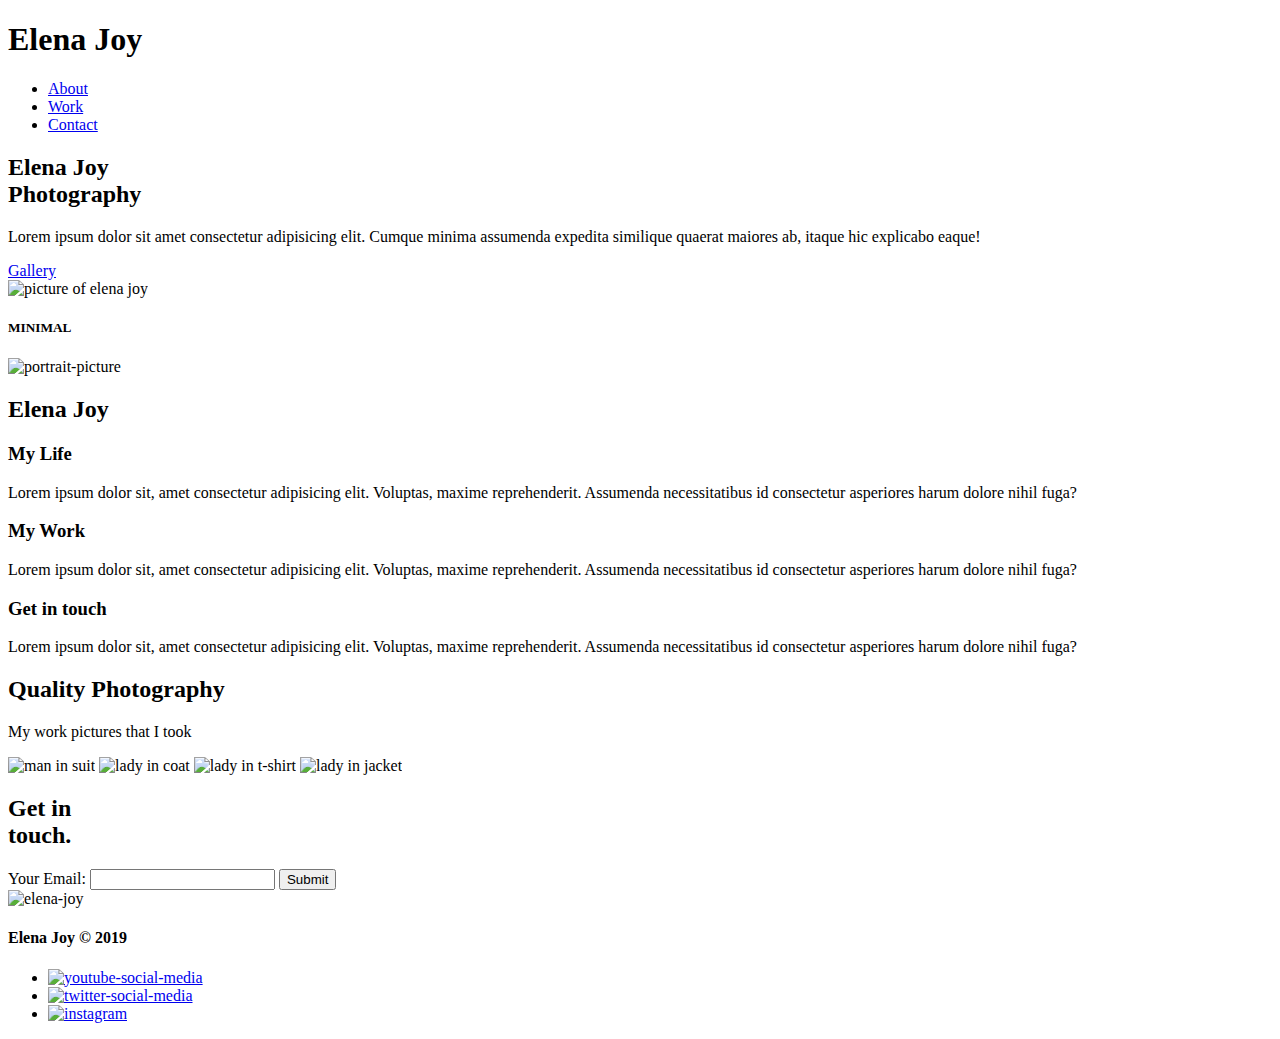
==== index.html @ ac78e559 "finished the second website" ====
<!DOCTYPE html>
<html lang="en">
  <head>
    <meta charset="UTF-8" />
    <meta name="viewport" content="width=device-width, initial-scale=1.0" />
    <meta http-equiv="X-UA-Compatible" content="ie=edge" />
    <meta
      name="description"
      content="Professional Photographer available for weddings and special events."
    />
    <meta name="robots" content="index,follow" />
    <link rel="stylesheet" href="./style.css" />
    <title>Elena Joy | Photographer</title>
  </head>
  <body>
    <header class="main-head">
      <nav>
        <h1 id="logo">Elena Joy</h1>
        <ul class="nav-links">
          <li><a href="#about">About</a></li>
          <li><a href="#work">Work</a></li>
          <li><a href="#contact">Contact</a></li>
        </ul>
        <div class="burger">
          <span class="line1"></span>
          <span class="line2"></span>
          <span class="line3"></span>
        </div>
      </nav>
    </header>
    <main>
      <section class="hero">
        <div class="hero-introduction flex">
          <h2>
            Elena Joy <br />
            Photography
          </h2>
          <p>
            Lorem ipsum dolor sit amet consectetur adipisicing elit. Cumque
            minima assumenda expedita similique quaerat maiores ab, itaque hic
            explicabo eaque!
          </p>
          <a href="#gallery">Gallery</a>
        </div>
        <div class="hero-images">
          <img
            class="hero-elena"
            src="./img/elena-joy.png"
            alt="picture of elena joy"
          />
          <img src="./img/plant1.png" alt="" class="plant1 plant" />
          <img src="./img/plant2.png" alt="" class="plant2 plant" />
        </div>
      </section>
      <section class="about" id="about">
        <div class="about-image">
          <h5>MINIMAL</h5>
          <img src="./img/about-image.png" alt="portrait-picture" />
        </div>
        <div class="about-text flex" id="work">
          <h2>Elena Joy</h2>
          <div class="about-life">
            <h3>My Life</h3>
            <p>
              Lorem ipsum dolor sit, amet consectetur adipisicing elit.
              Voluptas, maxime reprehenderit. Assumenda necessitatibus id
              consectetur asperiores harum dolore nihil fuga?
            </p>
          </div>
          <div class="about-work">
            <h3>My Work</h3>
            <p>
              Lorem ipsum dolor sit, amet consectetur adipisicing elit.
              Voluptas, maxime reprehenderit. Assumenda necessitatibus id
              consectetur asperiores harum dolore nihil fuga?
            </p>
          </div>
          <div class="about-contact">
            <h3>Get in touch</h3>
            <p>
              Lorem ipsum dolor sit, amet consectetur adipisicing elit.
              Voluptas, maxime reprehenderit. Assumenda necessitatibus id
              consectetur asperiores harum dolore nihil fuga?
            </p>
          </div>
        </div>
      </section>
      <div class="gallery" id="gallery">
        <header class="gallery-head">
          <h2>Quality Photography</h2>
          <p>My work pictures that I took</p>
        </header>
        <img class="gallery1" src="./img/gallery-1.jpg" alt="man in suit" />
        <img class="gallery2" src="./img/gallery-2.jpg" alt="lady in coat" />
        <img class="gallery3" src="./img/gallery-3.jpg" alt="lady in t-shirt" />
        <img class="gallery4" src="./img/gallery-4.jpg" alt="lady in jacket" />
      </div>
      <section class="contact" id="contact">
        <div class="form-wrapper flex">
          <h2>
            Get in <br />
            <span> touch.</span>
          </h2>
          <form>
            <label for="email">Your Email:</label>
            <input type="email" id="email" required />
            <button type="submit">Submit</button>
          </form>
        </div>
        <img src="./img/contact-image.jpg" alt="elena-joy" />
      </section>
    </main>
    <footer>
      <h4>Elena Joy &copy; 2019</h4>
      <ul>
        <li>
          <a href="#"
            ><img src="./img/youtube-symbol 1.svg" alt="youtube-social-media"
          /></a>
        </li>
        <li>
          <a href="#"
            ><img src="./img/twitter 1.svg" alt="twitter-social-media"
          /></a>
        </li>
        <li>
          <a href="#"><img src="./img/instagram 1.svg" alt="instagram"/></a>
        </li>
      </ul>
    </footer>

    <script src="app.js"></script>
  </body>
</html>
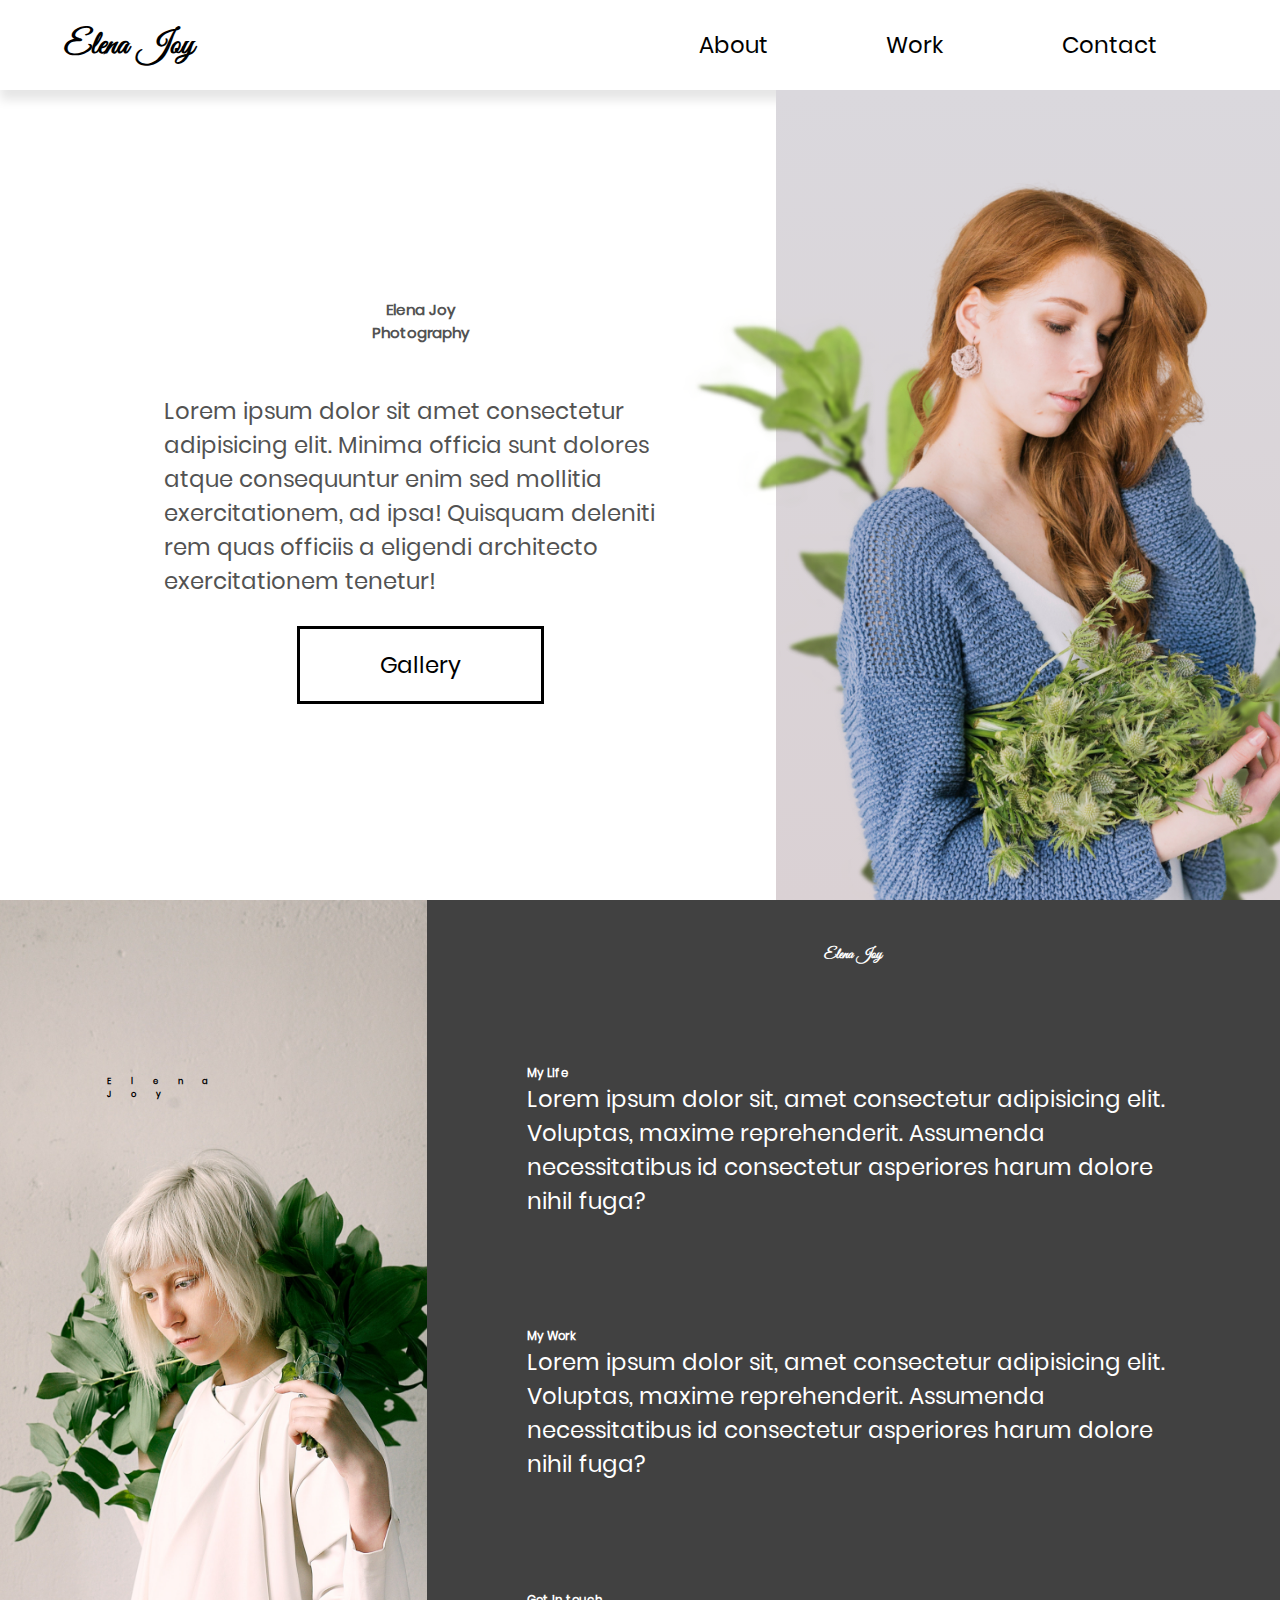
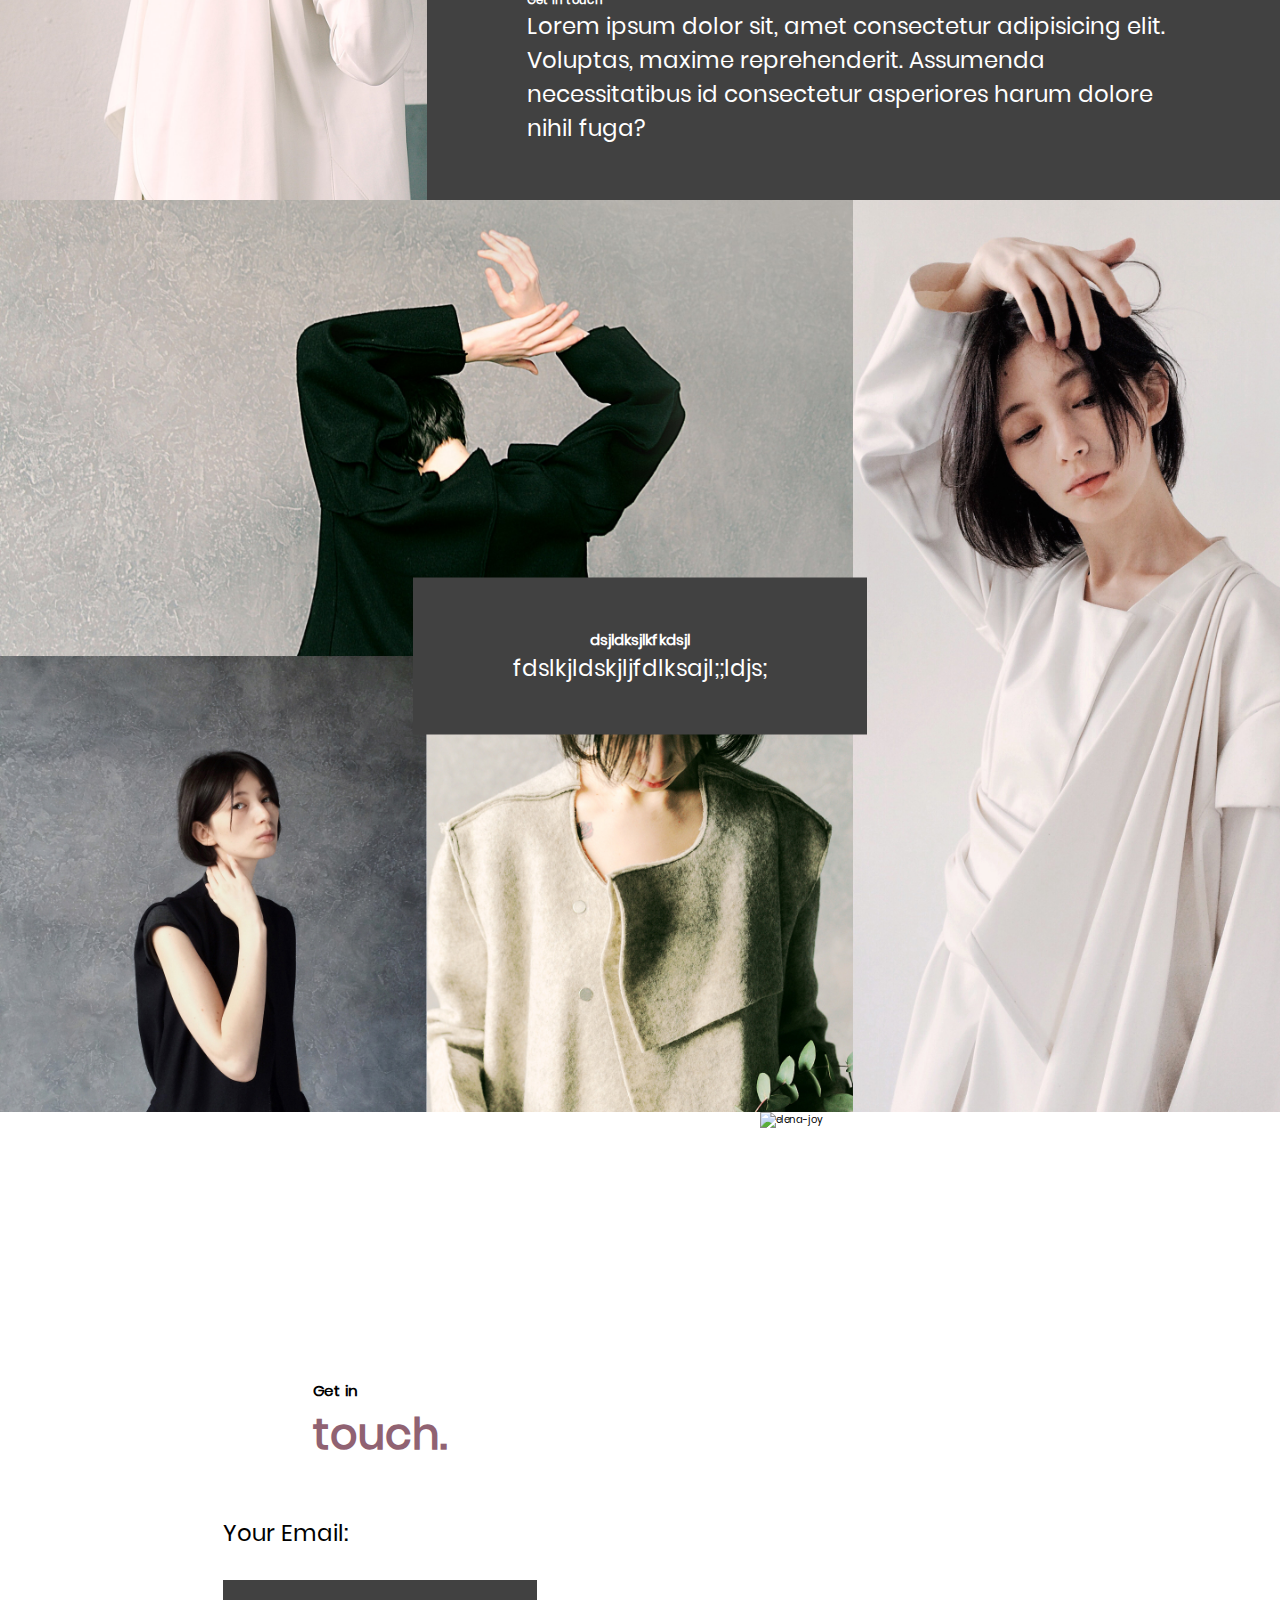
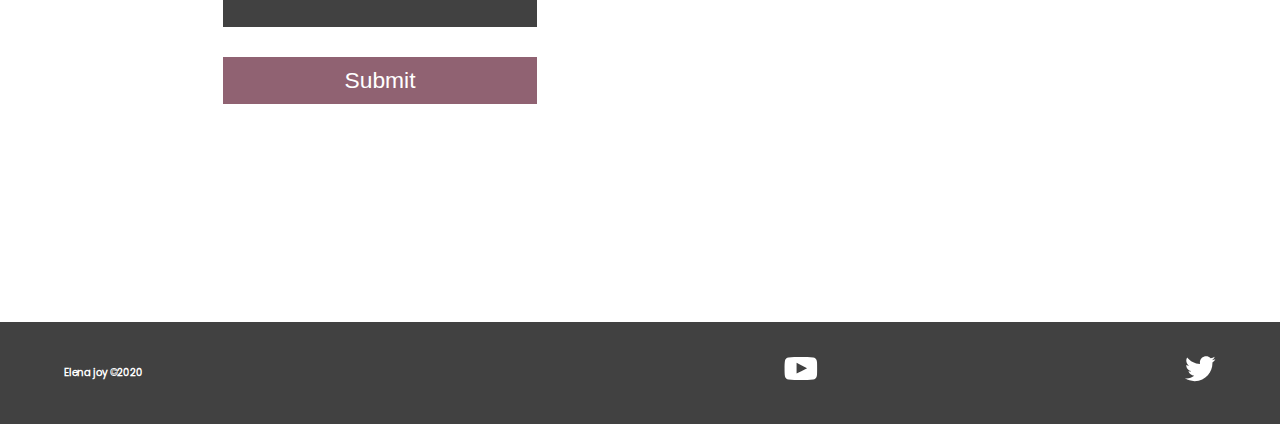
==== commit 08aa82b6: "did more web dev practice" ====
--- a/index.html
+++ b/index.html
@@ -1,134 +1,167 @@
 <!DOCTYPE html>
 <html lang="en">
-  <head>
-    <meta charset="UTF-8" />
-    <meta name="viewport" content="width=device-width, initial-scale=1.0" />
-    <meta http-equiv="X-UA-Compatible" content="ie=edge" />
-    <meta
-      name="description"
-      content="Professional Photographer available for weddings and special events."
-    />
-    <meta name="robots" content="index,follow" />
-    <link rel="stylesheet" href="./style.css" />
-    <title>Elena Joy | Photographer</title>
-  </head>
-  <body>
-    <header class="main-head">
-      <nav>
-        <h1 id="logo">Elena Joy</h1>
-        <ul class="nav-links">
-          <li><a href="#about">About</a></li>
-          <li><a href="#work">Work</a></li>
-          <li><a href="#contact">Contact</a></li>
-        </ul>
-        <div class="burger">
-          <span class="line1"></span>
-          <span class="line2"></span>
-          <span class="line3"></span>
-        </div>
-      </nav>
-    </header>
-    <main>
-      <section class="hero">
-        <div class="hero-introduction flex">
-          <h2>
-            Elena Joy <br />
-            Photography
-          </h2>
-          <p>
-            Lorem ipsum dolor sit amet consectetur adipisicing elit. Cumque
-            minima assumenda expedita similique quaerat maiores ab, itaque hic
-            explicabo eaque!
-          </p>
-          <a href="#gallery">Gallery</a>
-        </div>
-        <div class="hero-images">
-          <img
-            class="hero-elena"
-            src="./img/elena-joy.png"
-            alt="picture of elena joy"
-          />
-          <img src="./img/plant1.png" alt="" class="plant1 plant" />
-          <img src="./img/plant2.png" alt="" class="plant2 plant" />
-        </div>
-      </section>
-      <section class="about" id="about">
-        <div class="about-image">
-          <h5>MINIMAL</h5>
-          <img src="./img/about-image.png" alt="portrait-picture" />
-        </div>
-        <div class="about-text flex" id="work">
-          <h2>Elena Joy</h2>
-          <div class="about-life">
-            <h3>My Life</h3>
-            <p>
-              Lorem ipsum dolor sit, amet consectetur adipisicing elit.
-              Voluptas, maxime reprehenderit. Assumenda necessitatibus id
-              consectetur asperiores harum dolore nihil fuga?
-            </p>
-          </div>
-          <div class="about-work">
-            <h3>My Work</h3>
-            <p>
-              Lorem ipsum dolor sit, amet consectetur adipisicing elit.
-              Voluptas, maxime reprehenderit. Assumenda necessitatibus id
-              consectetur asperiores harum dolore nihil fuga?
-            </p>
-          </div>
-          <div class="about-contact">
-            <h3>Get in touch</h3>
-            <p>
-              Lorem ipsum dolor sit, amet consectetur adipisicing elit.
-              Voluptas, maxime reprehenderit. Assumenda necessitatibus id
-              consectetur asperiores harum dolore nihil fuga?
-            </p>
-          </div>
-        </div>
-      </section>
-      <div class="gallery" id="gallery">
-        <header class="gallery-head">
-          <h2>Quality Photography</h2>
-          <p>My work pictures that I took</p>
+    <head>
+        <meta charset="UTF-8" />
+        <meta name="viewport" content="width=device-width, initial-scale=1.0" />
+        <meta
+            name="description"
+            content="
+    Professional photographer avaliable for special events"
+        />
+        <meta name="robots" content="index, follow" />
+        <link rel="stylesheet" href="/CssGrid/style.css" />
+        <link rel="icon" href="/Travelly/icon/send.svg" />
+
+        <title>photo | photographer</title>
+    </head>
+    <body>
+        <header class="main-head">
+            <nav>
+                <h1 id="logo">Elena Joy</h1>
+                <ul class="nav-links">
+                    <li><a href="#about">About</a></li>
+                    <li><a href="#work">Work</a></li>
+                    <li><a href="#contact">Contact</a></li>
+                </ul>
+            </nav>
         </header>
-        <img class="gallery1" src="./img/gallery-1.jpg" alt="man in suit" />
-        <img class="gallery2" src="./img/gallery-2.jpg" alt="lady in coat" />
-        <img class="gallery3" src="./img/gallery-3.jpg" alt="lady in t-shirt" />
-        <img class="gallery4" src="./img/gallery-4.jpg" alt="lady in jacket" />
-      </div>
-      <section class="contact" id="contact">
-        <div class="form-wrapper flex">
-          <h2>
-            Get in <br />
-            <span> touch.</span>
-          </h2>
-          <form>
-            <label for="email">Your Email:</label>
-            <input type="email" id="email" required />
-            <button type="submit">Submit</button>
-          </form>
-        </div>
-        <img src="./img/contact-image.jpg" alt="elena-joy" />
-      </section>
-    </main>
-    <footer>
-      <h4>Elena Joy &copy; 2019</h4>
-      <ul>
-        <li>
-          <a href="#"
-            ><img src="./img/youtube-symbol 1.svg" alt="youtube-social-media"
-          /></a>
-        </li>
-        <li>
-          <a href="#"
-            ><img src="./img/twitter 1.svg" alt="twitter-social-media"
-          /></a>
-        </li>
-        <li>
-          <a href="#"><img src="./img/instagram 1.svg" alt="instagram"/></a>
-        </li>
-      </ul>
-    </footer>
+        <main>
+            <section class="hero">
+                <div class="hero-introduction flex">
+                    <h2>
+                        Elena Joy<br />
+                        Photography
+                    </h2>
+                    <p>
+                        Lorem ipsum dolor sit amet consectetur adipisicing elit.
+                        Minima officia sunt dolores atque consequuntur enim sed
+                        mollitia exercitationem, ad ipsa! Quisquam deleniti rem
+                        quas officiis a eligendi architecto exercitationem
+                        tenetur!
+                    </p>
+                    <div class="link">
+                        <a href="#gallery">Gallery</a>
+                    </div>
+                </div>
+                <div class="hero-images">
+                    <img
+                        class="hero-elena"
+                        src="/CssGrid/img/elena-joy.png"
+                        alt="pic"
+                    />
 
-    <script src="app.js"></script>
-  </body>
+                    <img
+                        src="/CssGrid/img/plant1.png"
+                        alt=""
+                        class="plant1 plant"
+                    />
+                    <img
+                        src="/CssGrid/img/plant2.png"
+                        alt=""
+                        class="plant2 plant"
+                    />
+                </div>
+            </section>
+            <section class="about">
+                <div class="about-image">
+                    <h5>Elena Joy</h5>
+                    <img
+                        src="/CssGrid/img/about-image.png"
+                        alt="portrait pic"
+                    />
+                </div>
+                <div class="about-text flex" id="work">
+                    <h2>Elena Joy</h2>
+                    <div class="about-life">
+                        <h3>My Life</h3>
+                        <p>
+                            Lorem ipsum dolor sit, amet consectetur adipisicing
+                            elit. Voluptas, maxime reprehenderit. Assumenda
+                            necessitatibus id consectetur asperiores harum
+                            dolore nihil fuga?
+                        </p>
+                    </div>
+                    <div class="about-work">
+                        <h3>My Work</h3>
+                        <p>
+                            Lorem ipsum dolor sit, amet consectetur adipisicing
+                            elit. Voluptas, maxime reprehenderit. Assumenda
+                            necessitatibus id consectetur asperiores harum
+                            dolore nihil fuga?
+                        </p>
+                    </div>
+                    <div class="about-contact">
+                        <h3>Get in touch</h3>
+                        <p>
+                            Lorem ipsum dolor sit, amet consectetur adipisicing
+                            elit. Voluptas, maxime reprehenderit. Assumenda
+                            necessitatibus id consectetur asperiores harum
+                            dolore nihil fuga?
+                        </p>
+                    </div>
+                </div>
+            </section>
+
+            <div class="gallery">
+                <header class="gallery-head">
+                    <h2>dsjldksjlkfkdsjl</h2>
+                    <p>fdslkjldskjljfdlksajl;;ldjs;</p>
+                </header>
+                <img
+                    src="/CssGrid/img/gallery-1.jpg"
+                    class="gallery1"
+                    alt="man in suit"
+                />
+                <img
+                    src="/CssGrid/img/gallery-2.jpg"
+                    class="gallery2"
+                    alt="lady in coat"
+                />
+                <img
+                    src="/CssGrid/img/gallery-3.jpg"
+                    class="gallery3"
+                    alt="some bs"
+                />
+                <img
+                    src="/CssGrid/img/gallery-4.jpg"
+                    class="gallery4"
+                    alt="i don't know"
+                />
+            </div>
+
+            <section class="contact" id="contact">
+                <div class="form-wrapper flex">
+                    <h2>
+                        Get in <br />
+                        <span> touch.</span>
+                    </h2>
+                    <form>
+                        <label for="email">Your Email:</label>
+                        <input type="email" id="email" required />
+                        <button type="submit">Submit</button>
+                    </form>
+                </div>
+                <img src="./img/contact-image.jpg" alt="elena-joy" />
+            </section>
+        </main>
+        <footer>
+            <h4>
+                Elena joy &copy;2020
+            </h4>
+            <ul>
+                <li>
+                    <a href="#"
+                        ><img
+                            src="/CssGrid/img/youtube-symbol 1.svg"
+                            alt="youtube"
+                    /></a>
+                </li>
+                <li>
+                    <a href="#"
+                        ><img src="/CssGrid/img/twitter 1.svg" alt="twitter"
+                    /></a>
+                </li>
+            </ul>
+        </footer>
+    </body>
 </html>
--- a/CssGrid/style.css
+++ b/CssGrid/style.css
@@ -0,0 +1,371 @@
+/*global style */
+* {
+    margin: 0;
+    padding: 0;
+    box-sizing: border-box;
+}
+@font-face{
+    font-family: 'Ruh1';
+    src: url('/CssGrid/fonts/Poppins-Regular.ttf');
+}
+@font-face{
+    font-family:'Ruh1 Medium';
+    src: url("/CssGrid/fonts/Poppins-Medium.ttf");
+}
+@font-face{
+    font-family:'Vibes';
+    src: url("/CssGrid/fonts/GreatVibes-Regular.ttf");
+}
+
+html {
+    font-size: 62.5%;
+    --header1: calc(2rem + 1vw);
+    --header2: calc(3.5rem + 1vw);
+    --header3: calc(3rem + 1vw);
+    --header4: calc(2.8rem + 1vw);
+    --text: calc(1rem + 1vw);
+    --big: calc(3rem + 1vw);
+    --special-color: #906272;
+    --background-color: #414141;
+    --gray-text: #525252;
+}
+body {
+}
+h1 {
+    font-size: var(--header1);
+}
+li,
+button,
+label,
+input,
+a,
+p {
+  font-size: var(--text);
+}
+h2 {
+    var(--header2);
+}
+h3 {
+    var(--header3);
+}
+h4,
+h5 {
+    var(--header4);
+}
+
+.flex {
+    display: flex;
+    flex-direction: column;
+    justify-content: center;
+    align-items: center;
+  }
+
+ul{
+    list-style: none;
+}
+a {
+    text-decoration: none;
+    color:black
+}
+
+body{
+    font-family:"Ruh1", sans-serif;
+    animation:opening 1s ease-in-out;
+}
+h1{
+    font-family:"Vibes", sans-serif;
+}
+
+/*nav section */
+.main-head{
+    box-shadow: 0px 10px 10px rgb(0, 0, 0, 0.1)
+    /* z-index:2;
+    position: relative; */
+ 
+}
+
+
+nav{
+    width:90%;
+    margin:auto;
+    display: flex;
+    align-items: center;
+    min-height: 10vh;
+    padding:2rem 0rem;
+
+}
+#logo{
+    flex: 1 1 20rem;
+}
+
+.nav-links{
+    display: flex;
+    justify-content: space-around;
+    flex: 1 1 20rem;
+
+}
+.hero{
+    min-height: 90vh;
+    width:95%;
+    margin:0 0 0 auto;
+    display:flex;
+    flex-wrap:wrap;
+    overflow: hidden;
+
+}
+.hero-introduction {
+    flex:3 1 40rem;
+    text-align: center;
+    color:var(--gray-text);
+}
+.hero-introduction p{
+    padding:5rem 10rem;
+    text-align:start;
+}
+.hero-introduction h2{
+    padding-top:3rem;
+}
+.hero-introduction a{
+    padding:2rem 8rem;
+    border: 3px solid black;
+    /* margin:auto; */
+}
+.link{
+    margin-bottom: 4rem;
+
+}
+.hero-images{
+    flex: 1 1 40rem;
+    background:linear-gradient(#dad8dd, #dad1d4);
+    position: relative;
+    z-index: 1;  
+ 
+}
+
+.hero-elena{
+    width:100%;
+    height:100%;
+    object-fit: cover;
+    
+}
+
+.plant{
+    position:absolute;
+    bottom:0;
+    left:-20%;
+    z-index: -1;
+    animation:plant-entrance 1.5s ease-in-out, 
+    plant-shake 2.5s infinite ease alternate-reverse 2s;
+    transform-origin: bottom;
+    max-height: 80%;
+}
+.plant2 {
+    left: 40%; 
+}
+  
+
+/*animations*/
+@keyframes opening{
+    from{
+        opacity: 0;
+    }
+    to{
+        opacity: 1;
+    }
+}
+@keyframes plant-entrance{
+    from{
+        transform:translateY(10%) rotateZ(-10deg) ;
+    }
+    to{
+        transform:translateY(0) rotateZ(0deg) ;
+    }
+}
+
+@keyframes plant-shake {
+    from {
+      transform: rotateZ(-5deg);
+    }
+    to {
+      transform: rotateZ(0deg);
+    }
+  }
+
+
+  /*about section */
+
+  .about{
+      min-height: 100vh;
+      display: flex;
+      flex-wrap: wrap;
+  }
+
+  .about-image{
+    flex: 1 1 20rem;
+    position: relative;
+  }
+  .about-image h5{
+      letter-spacing: 2rem;
+      position:absolute;
+      top:20%;
+      left:50%;
+      transform:translate(-50%, -20%);
+  }
+  .about-image img{
+      width:100%;
+      height:100%;
+      object-fit: cover;
+  }
+  .about-text {
+    flex: 2 1 40rem;
+    justify-content: space-around;
+    background-color: var(--background-color);
+    color:white;
+
+  }
+  .about-text div{
+      padding: 3rem 10rem;
+  }
+  .about-text h2{
+      padding:2rem 0rem;
+      text-align: center;
+      font-family:"Vibes";
+  }
+
+
+/*gallary*/
+.gallery{
+    display:grid;
+    min-height: 100vh;
+    grid-template-columns:repeat(3, 1fr);
+    position: relative;
+
+}
+.gallery img{
+    width:100%;
+    height:100%;
+    object-fit: cover;
+}
+.gallery1{
+    grid-column: 1/3;
+}
+.gallery2{
+    grid-column:3/4 ;
+    grid-row:1/3;
+}
+
+.gallery-head {
+    position: absolute;
+    top: 50%;
+    left: 50%;
+    transform: translate(-50%, -50%);
+    color: white;
+    background: var(--background-color);
+    padding: 5rem 10rem;
+    text-align: center;
+  }
+
+/*contact*/
+
+.contact {
+    min-height: 90vh;
+    display: flex;
+    flex-wrap: wrap;
+  }
+  .form-wrapper {
+    flex: 3 1 40rem;
+  }
+  .form-wrapper h2 {
+    margin: 5rem 0rem;
+  }
+  .form-wrapper span {
+    font-size: var(--big);
+    color: var(--special-color);
+  }
+  .form-wrapper label {
+    display: block;
+  }
+  .form-wrapper input {
+    display: block;
+    margin: 3rem 0rem;
+    background: var(--background-color);
+    color: white;
+    border: none;
+    padding: 1rem;
+    width:100%;
+  }
+  .form-wrapper button {
+    padding: 1rem 8rem;
+    background: var(--special-color);
+    color: white;
+    border: none;
+    width: 100%;
+  }
+.contact img{
+    flex: 1 1 40rem;
+}
+
+/*footer*/
+footer{
+    background-color: var(--background-color);
+    display:flex;
+    color:white;
+    padding:3rem 5%; 
+    align-items: center;
+
+}
+
+footer ul{
+    display: flex;
+    flex:1 1 40rem;
+    justify-content: space-between;
+    align-items: center;
+}
+footer h4{
+    flex:10 1 40rem;
+}
+
+
+ /*media query*/ 
+
+@media screen and (max-width:842px) {
+    .hero{
+        width:100%;
+    }
+    .hero-introduction p {
+        padding:5rem 3rem;
+    }
+
+    /*about */
+    .about-text div{
+        padding:3rem 3rem;
+    }
+
+    /*gallery*/
+    .gallery img{
+        grid-row:auto;
+        grid-column: auto;
+    }
+    .gallery{
+        grid-template-columns: repeat(auto-fit, minmax(30rem, 1fr));
+    }
+    .gallery-head {
+        display: none;
+      }
+    /*contact*/
+    .contact img{
+        display: none;
+    }
+
+}
+
+@media screen and (min-width: 1700px) {
+    html {
+      --header1: 3rem;
+      --header2: 5rem;
+      --header3: 4rem;
+      --header4: 3rem;
+      --text: 3rem;
+      --big: 8rem;
+    }
+}